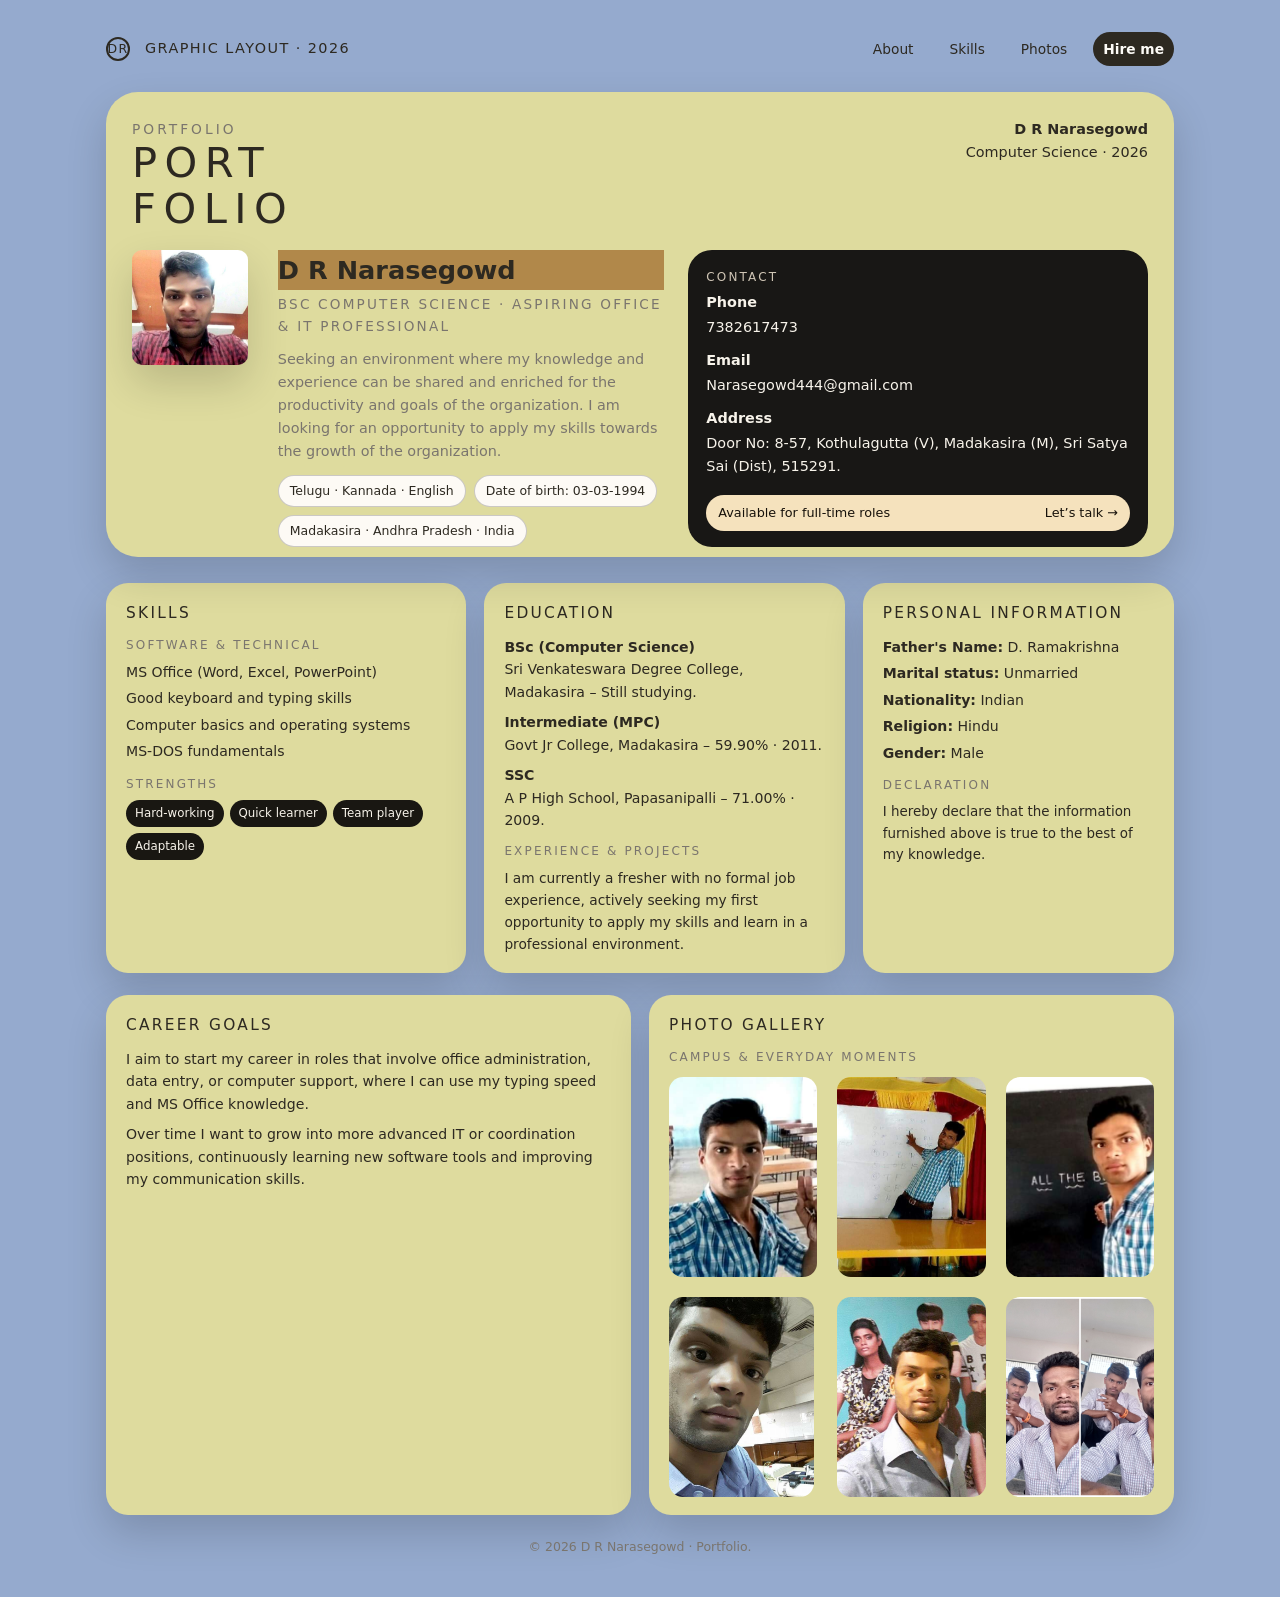
==== Portfolio/index.html @ ddf3373a "Add files via upload" ====
<!DOCTYPE html>
<html lang="en">
<head>
  <meta charset="UTF-8">
  <title>D R Narasegowd – Portfolio</title>
  <meta name="viewport" content="width=device-width, initial-scale=1">
  <link rel="stylesheet" href="style.css">
</head>
<body>
<div class="page">

  <!-- HEADER -->
  <header>
    <div class="brand">
      <div class="brand-mark">DR</div>
      <span>Graphic layout · 2026</span>
    </div>
    <nav>
      <a href="#about">About</a>
      <a href="#skills">Skills</a>
      <a href="#gallery">Photos</a>
      <a href="#contact" class="cta">Hire me</a>
    </nav>
  </header>

  <!-- POSTER / HERO -->
  <section class="poster" id="about">
    <div class="poster-top">
      <div>
        <div class="poster-tag">Portfolio</div>
        <div class="poster-title">Port<br>folio</div>
      </div>
      <div class="poster-year">
        <span>D R Narasegowd</span>
        Computer Science · 2026
      </div>
    </div>

    <div class="poster-main">
      <!-- Left: profile + objective -->
      <div class="profile-block">
        <div class="profile-photo">
          <img src="image1.jpg" alt="D R Narasegowd portrait">
        </div>
        <div class="profile-text">
          <h1>D R Narasegowd</h1>
          <div class="subline">BSc Computer Science · Aspiring Office & IT Professional</div>
          <p class="objective">
            Seeking an environment where my knowledge and experience can be shared and enriched
            for the productivity and goals of the organization. I am looking for an opportunity
            to apply my skills towards the growth of the organization.
          </p>
          <div class="info-chips">
            <span class="chip">Telugu · Kannada · English</span>
            <span class="chip">Date of birth: 03‑03‑1994</span>
            <span class="chip">Madakasira · Andhra Pradesh · India</span>
          </div>
        </div>
      </div>

      <!-- Right: contact card -->
      <aside class="contact-card" id="contact">
        <div>
          <div class="contact-label">Contact</div>
          <div class="contact-main">
            <strong>Phone</strong>
            7382617473
          </div>
          <div class="contact-main">
            <strong>Email</strong>
            <a href="mailto:Narasegowd444@gmail.com">Narasegowd444@gmail.com</a>
          </div>
          <div class="contact-main">
            <strong>Address</strong>
            Door No: 8‑57, Kothulagutta (V), Madakasira (M), Sri Satya Sai (Dist), 515291.
          </div>
        </div>
        <div class="contact-pill">
          <span>Available for full‑time roles</span>
          <span>Let’s talk →</span>
        </div>
      </aside>
    </div>
  </section>

  <!-- MAIN GRID: skills / education / personal -->
  <section class="grid-sections">
    <!-- Skills -->
    <div class="block" id="skills">
      <div class="block-title">Skills</div>
      <div class="small-label">Software & Technical</div>
      <ul>
        <li>MS Office (Word, Excel, PowerPoint)</li>
        <li>Good keyboard and typing skills</li>
        <li>Computer basics and operating systems</li>
        <li>MS‑DOS fundamentals</li>
      </ul>

      <div class="small-label" style="margin-top:12px;">Strengths</div>
      <div class="tag-row">
        <span class="tag">Hard‑working</span>
        <span class="tag">Quick learner</span>
        <span class="tag">Team player</span>
        <span class="tag">Adaptable</span>
      </div>
    </div>

    <!-- Education -->
    <div class="block">
      <div class="block-title">Education</div>

      <div class="edu-row">
        <strong>BSc (Computer Science)</strong>
        Sri Venkateswara Degree College, Madakasira – Still studying.
      </div>

      <div class="edu-row">
        <strong>Intermediate (MPC)</strong>
        Govt Jr College, Madakasira – 59.90% · 2011.
      </div>

      <div class="edu-row">
        <strong>SSC</strong>
        A P High School, Papasanipalli – 71.00% · 2009.
      </div>

      <div class="small-label" style="margin-top:10px;">Experience & Projects</div>
      <p style="font-size:0.86rem;">
        I am currently a fresher with no formal job experience, actively seeking my first opportunity
        to apply my skills and learn in a professional environment.
      </p>
    </div>

    <!-- Personal information -->
    <div class="block">
      <div class="block-title">Personal information</div>
      <ul>
        <li><strong>Father's Name:</strong> D. Ramakrishna</li>
        <li><strong>Marital status:</strong> Unmarried</li>
        <li><strong>Nationality:</strong> Indian</li>
        <li><strong>Religion:</strong> Hindu</li>
        <li><strong>Gender:</strong> Male</li>
      </ul>

      <div class="small-label" style="margin-top:12px;">Declaration</div>
      <p style="font-size:0.84rem;">
        I hereby declare that the information furnished above is true to the best of my knowledge.
      </p>
    </div>
  </section>

  <!-- STRIP: goals / gallery -->
  <section class="strip">
    <!-- Goals / statement -->
    <div class="block">
      <div class="block-title">Career goals</div>
      <p style="font-size:0.88rem;margin-bottom:8px;">
        I aim to start my career in roles that involve office administration, data entry, or
        computer support, where I can use my typing speed and MS Office knowledge.
      </p>
      <p style="font-size:0.88rem;">
        Over time I want to grow into more advanced IT or coordination positions, continuously
        learning new software tools and improving my communication skills.
      </p>
    </div>

    <!-- Photo gallery -->
    <div class="block" id="gallery">
      <div class="block-title">Photo gallery</div>
      <div class="small-label">Campus & everyday moments</div>
      <div class="gallery-grid">
        <img src="image6.jpg" alt="Classroom moment">
        <img src="image3.jpg" alt="Teaching at board">
        <img src="image7.jpg" alt="Blackboard photo">
        <img src="image5.jpg" alt="Selfie">
        <img src="image9.jpg" alt="Group photo">
        <img src="image8.jpg" alt="Friends">
      </div>
    </div>
  </section>

  <footer>
    © <span id="year"></span> D R Narasegowd · Portfolio.
  </footer>
</div>

<script src="script.js"></script>
</body>
</html>
---- Portfolio/style.css ----
:root{
  --bg:#95aace;
  --paper:#dedb9e;
  --dark:#2d2921;
  --muted:#7a756e;
  --accent:#d5b07c;
  --accent-dark:#b1884a;
  --round:22px;
  --shadow:0 18px 40px rgba(0,0,0,0.16);
  --font-main:"Poppins",system-ui,-apple-system,BlinkMacSystemFont,"Segoe UI",sans-serif;
}

*{box-sizing:border-box;margin:0;padding:0;}

body{
  font-family:var(--font-main);
  background:var(--bg);
  color:var(--dark);
  line-height:1.6;
}

a{color:inherit;text-decoration:none;}
img{max-width:100%;display:block;}

.page{
  max-width:1100px;
  margin:32px auto 40px;
  padding:0 16px;
}

/* HEADER */
header{
  display:flex;
  justify-content:space-between;
  align-items:center;
  margin-bottom:26px;
}

.brand{
  display:flex;
  align-items:center;
  gap:15px;
  letter-spacing:.10em;
  font-size:0.90rem;
  text-transform:uppercase;
}

.brand-mark{
  width:24px;height:24px;
  border-radius:50%;
  border:2px solid var(--dark);
  display:flex;
  align-items:center;
  justify-content:center;
  font-size:0.78rem;
}

nav{
  display:flex;
  gap:16px;
  font-size:0.86rem;
}

nav a{
  padding:6px 10px;
  border-radius:999px;
  transition:.2s;
}

nav a:hover{background:rgba(0,0,0,0.06);}

nav a.cta{
  background:var(--dark);
  color:#fdfbf7;
  font-weight:600;
}

/* HERO POSTER */
.poster{
  background:var(--paper);
  border-radius:32px;
  box-shadow:var(--shadow);
  padding:26px 26px 10px;
  position:relative;
  overflow:hidden;
}

.poster-top{
  display:flex;
  justify-content:space-between;
  align-items:flex-start;
  gap:24px;
  margin-bottom:18px;
}

.poster-title{
  font-size:2.6rem;
  line-height:1.1;
  text-transform:uppercase;
  letter-spacing:.18em;
}

.poster-tag{
  font-size:0.86rem;
  text-transform:uppercase;
  letter-spacing:.22em;
  color:var(--muted);
}

.poster-year{
  font-size:0.9rem;
  text-align:right;
}

.poster-year span{
  display:block;
  font-weight:600;
}

.poster-main{
  display:grid;
  grid-template-columns:minmax(0,1.1fr) minmax(0,.95fr);
  gap:24px;
  align-items:stretch;
}

@media (max-width:860px){
  .poster-main{grid-template-columns:1fr;}
  .poster-title{font-size:2rem;}
}

.profile-block{
  display:flex;
  gap:30px;
  align-items:flex-start;
}

.profile-photo{
  width:500px;
  border-radius:10px;
  overflow:hidden;
  box-shadow:var(--shadow);
}

.profile-text h1{
  font-size:1.6rem;
  background-color:#b1884a;
  margin-bottom:4px;
}

.subline{
  font-size:0.85rem;
  text-transform:uppercase;
  letter-spacing:.16em;
  color:var(--muted);
  margin-bottom:10px;
}

.objective{
  font-size:0.9rem;
  color:var(--muted);
  margin-bottom:12px;
}

.info-chips{
  display:flex;
  flex-wrap:wrap;
  gap:8px;
  margin-top:6px;
}

.chip{
  font-size:0.78rem;
  border-radius:999px;
  padding:5px 11px;
  border:1px solid rgba(0,0,0,0.2);
  background:#fdfaf5;
}

.contact-card{
  background:#181715;
  color:#f7f3ea;
  border-radius:24px;
  padding:18px 18px 16px;
  display:flex;
  flex-direction:column;
  justify-content:space-between;
}

.contact-label{
  font-size:0.75rem;
  text-transform:uppercase;
  letter-spacing:.18em;
  color:#cfc5b5;
  margin-bottom:4px;
}

.contact-main{
  font-size:0.9rem;
  margin-bottom:10px;
}

.contact-main strong{display:block;margin-bottom:2px;}

.contact-pill{
  display:flex;
  justify-content:space-between;
  align-items:center;
  border-radius:999px;
  padding:8px 12px;
  background:#f5e2bd;
  color:#17120b;
  font-size:0.8rem;
  margin-top:6px;
}

/* GRID SECTIONS */
.grid-sections{
  margin-top:26px;
  display:grid;
  grid-template-columns:1.1fr 1.1fr 0.95fr;
  gap:18px;
}

@media (max-width:960px){
  .grid-sections{grid-template-columns:1fr 1fr;}
}

@media (max-width:720px){
  .grid-sections{grid-template-columns:1fr;}
}

.block{
  background:var(--paper);
  border-radius:var(--round);
  padding:18px 20px;
  box-shadow:var(--shadow);
  font-size:0.88rem;
}

.block-title{
  font-size:0.96rem;
  text-transform:uppercase;
  letter-spacing:.15em;
  margin-bottom:10px;
}

.small-label{
  font-size:0.75rem;
  text-transform:uppercase;
  letter-spacing:.18em;
  color:var(--muted);
  margin-bottom:6px;
}

ul{list-style:none;padding-left:0;}
li{margin-bottom:4px;}

.edu-row{margin-bottom:8px;}
.edu-row strong{display:block;}

.tag-row{
  display:flex;
  flex-wrap:wrap;
  gap:6px;
  margin-top:4px;
}

.tag{
  font-size:0.74rem;
  background:#191712;
  color:#f7f3ea;
  border-radius:999px;
  padding:4px 9px;
}

/* PROJECT / GALLERY STRIP */
.strip{
  margin-top:22px;
  display:grid;
  grid-template-columns:1.1fr 1.1fr;
  gap:18px;
}

@media (max-width:800px){
  .strip{grid-template-columns:1fr;}
}

.gallery-grid{
  display:grid;
  grid-template-columns:repeat(3,1fr);
  gap:20px;
  margin-top:10px;
}

@media (max-width:600px){
  .gallery-grid{grid-template-columns:repeat(2,1fr);}
}

.gallery-grid img{
  border-radius:14px;
  object-fit:cover;
  height:200px;
}

footer{
  text-align:center;
  font-size:0.78rem;
  color:var(--muted);
  margin-top:22px;
}
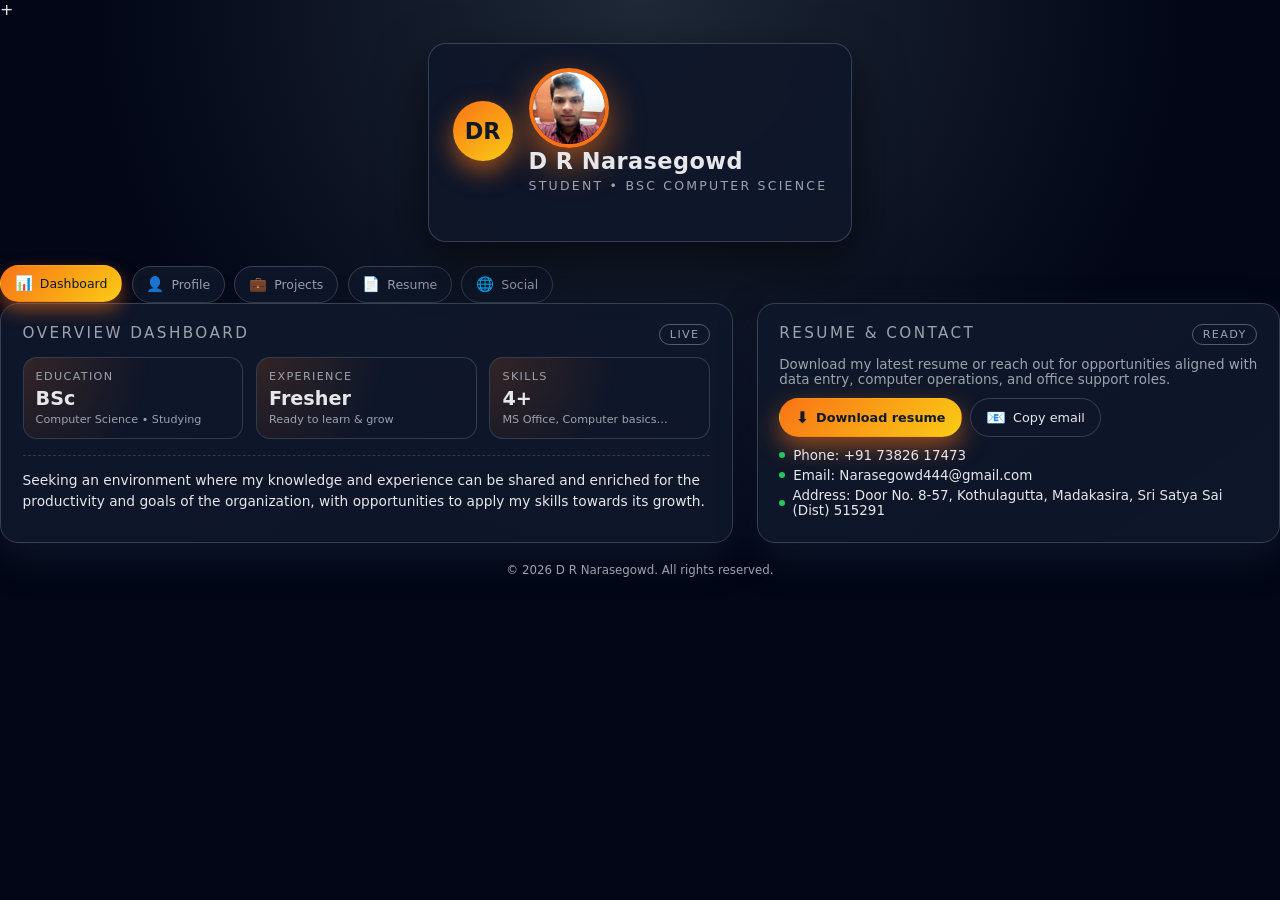
==== commit 7363d9db: "Add files via upload" ====
--- a/Portfolio/index.html
+++ b/Portfolio/index.html
@@ -1,189 +1,257 @@
-<!DOCTYPE html>
++<!DOCTYPE html>
 <html lang="en">
 <head>
-  <meta charset="UTF-8">
-  <title>D R Narasegowd – Portfolio</title>
-  <meta name="viewport" content="width=device-width, initial-scale=1">
-  <link rel="stylesheet" href="style.css">
+  <meta charset="UTF-8" />
+  <title>D R Narasegowd | Portfolio</title>
+  <meta name="viewport" content="width=device-width, initial-scale=1.0" />
+  <link rel="stylesheet" href="style.css" />
 </head>
 <body>
-<div class="page">
-
-  <!-- HEADER -->
-  <header>
-    <div class="brand">
-      <div class="brand-mark">DR</div>
-      <span>Graphic layout · 2026</span>
-    </div>
-    <nav>
-      <a href="#about">About</a>
-      <a href="#skills">Skills</a>
-      <a href="#gallery">Photos</a>
-      <a href="#contact" class="cta">Hire me</a>
-    </nav>
-  </header>
-
-  <!-- POSTER / HERO -->
-  <section class="poster" id="about">
-    <div class="poster-top">
-      <div>
-        <div class="poster-tag">Portfolio</div>
-        <div class="poster-title">Port<br>folio</div>
-      </div>
-      <div class="poster-year">
-        <span>D R Narasegowd</span>
-        Computer Science · 2026
+  <div class="app">
+    <header>
+      <div class="brand">
+        <div class="avatar">DR</div>
+        <div class="brand-text">
+          <img src="Image.jpg" alt="D R Narasegowd" class="profile-pic" id="header-pic">
+        <h1>D R Narasegowd</h1>
+          <span>Student • BSc Computer Science</span>
+        </div>
       </div>
     </div>
 
-    <div class="poster-main">
-      <!-- Left: profile + objective -->
-      <div class="profile-block">
-        <div class="profile-photo">
-          <img src="image1.jpg" alt="D R Narasegowd portrait">
-        </div>
-        <div class="profile-text">
-          <h1>D R Narasegowd</h1>
-          <div class="subline">BSc Computer Science · Aspiring Office & IT Professional</div>
-          <p class="objective">
-            Seeking an environment where my knowledge and experience can be shared and enriched
-            for the productivity and goals of the organization. I am looking for an opportunity
-            to apply my skills towards the growth of the organization.
-          </p>
-          <div class="info-chips">
-            <span class="chip">Telugu · Kannada · English</span>
-            <span class="chip">Date of birth: 03‑03‑1994</span>
-            <span class="chip">Madakasira · Andhra Pradesh · India</span>
-          </div>
-        </div>
+      <nav>
+        <button class="nav-btn active" data-target="dashboard">
+          <span class="icon">📊</span>Dashboard
+        </button>
+        <button class="nav-btn" data-target="profile">
+          <span class="icon">👤</span>Profile
+        </button>
+        <button class="nav-btn" data-target="projects">
+          <span class="icon">💼</span>Projects
+        </button>
+        <button class="nav-btn" data-target="resume">
+          <span class="icon">📄</span>Resume
+        </button>
+        <button class="nav-btn" data-target="social">
+          <span class="icon">🌐</span>Social
+        </button>
+      </nav>
+    </header>
+
+    <main>
+      <!-- LEFT COLUMN -->
+      <section id="dashboard" class="card left-card">
+        <div class="card-header">
+          <div class="card-title">Overview dashboard</div>
+          <div class="badge">Live</div>
+        </div>
+
+        <div class="stats">
+          <div class="stat">
+            <div class="stat-label">Education</div>
+            <div class="stat-value">BSc</div>
+            <div class="stat-sub">Computer Science • Studying</div>
+          </div>
+
+          <div class="stat">
+            <div class="stat-label">Experience</div>
+            <div class="stat-value">Fresher</div>
+            <div class="stat-sub">Ready to learn & grow</div>
+          </div>
+
+          <div class="stat">
+            <div class="stat-label">Skills</div>
+            <div class="stat-value">4+</div>
+            <div class="stat-sub">MS Office, Computer basics…</div>
+          </div>
+        </div>
+
+        <p class="objective">
+          Seeking an environment where my knowledge and experience can be shared and enriched for the productivity and goals of the organization, with opportunities to apply my skills towards its growth.
+        </p>
+      </section>
+
+      <section id="profile" class="card left-card" style="display:none">
+        <div class="card-header">
+          <div class="card-title">Profile</div>
+          <img src="photo.jpg" alt="Profile Picture" class="profile-pic-large">
+          <div class="badge">Details</div>
       </div>
 
-      <!-- Right: contact card -->
-      <aside class="contact-card" id="contact">
-        <div>
-          <div class="contact-label">Contact</div>
-          <div class="contact-main">
-            <strong>Phone</strong>
-            7382617473
-          </div>
-          <div class="contact-main">
-            <strong>Email</strong>
-            <a href="mailto:Narasegowd444@gmail.com">Narasegowd444@gmail.com</a>
-          </div>
-          <div class="contact-main">
-            <strong>Address</strong>
-            Door No: 8‑57, Kothulagutta (V), Madakasira (M), Sri Satya Sai (Dist), 515291.
-          </div>
-        </div>
-        <div class="contact-pill">
-          <span>Available for full‑time roles</span>
-          <span>Let’s talk →</span>
-        </div>
-      </aside>
-    </div>
-  </section>
-
-  <!-- MAIN GRID: skills / education / personal -->
-  <section class="grid-sections">
-    <!-- Skills -->
-    <div class="block" id="skills">
-      <div class="block-title">Skills</div>
-      <div class="small-label">Software & Technical</div>
-      <ul>
-        <li>MS Office (Word, Excel, PowerPoint)</li>
-        <li>Good keyboard and typing skills</li>
-        <li>Computer basics and operating systems</li>
-        <li>MS‑DOS fundamentals</li>
-      </ul>
-
-      <div class="small-label" style="margin-top:12px;">Strengths</div>
-      <div class="tag-row">
-        <span class="tag">Hard‑working</span>
-        <span class="tag">Quick learner</span>
-        <span class="tag">Team player</span>
-        <span class="tag">Adaptable</span>
-      </div>
-    </div>
-
-    <!-- Education -->
-    <div class="block">
-      <div class="block-title">Education</div>
-
-      <div class="edu-row">
-        <strong>BSc (Computer Science)</strong>
-        Sri Venkateswara Degree College, Madakasira – Still studying.
-      </div>
-
-      <div class="edu-row">
-        <strong>Intermediate (MPC)</strong>
-        Govt Jr College, Madakasira – 59.90% · 2011.
-      </div>
-
-      <div class="edu-row">
-        <strong>SSC</strong>
-        A P High School, Papasanipalli – 71.00% · 2009.
-      </div>
-
-      <div class="small-label" style="margin-top:10px;">Experience & Projects</div>
-      <p style="font-size:0.86rem;">
-        I am currently a fresher with no formal job experience, actively seeking my first opportunity
-        to apply my skills and learn in a professional environment.
-      </p>
-    </div>
-
-    <!-- Personal information -->
-    <div class="block">
-      <div class="block-title">Personal information</div>
-      <ul>
-        <li><strong>Father's Name:</strong> D. Ramakrishna</li>
-        <li><strong>Marital status:</strong> Unmarried</li>
-        <li><strong>Nationality:</strong> Indian</li>
-        <li><strong>Religion:</strong> Hindu</li>
-        <li><strong>Gender:</strong> Male</li>
-      </ul>
-
-      <div class="small-label" style="margin-top:12px;">Declaration</div>
-      <p style="font-size:0.84rem;">
-        I hereby declare that the information furnished above is true to the best of my knowledge.
-      </p>
-    </div>
-  </section>
-
-  <!-- STRIP: goals / gallery -->
-  <section class="strip">
-    <!-- Goals / statement -->
-    <div class="block">
-      <div class="block-title">Career goals</div>
-      <p style="font-size:0.88rem;margin-bottom:8px;">
-        I aim to start my career in roles that involve office administration, data entry, or
-        computer support, where I can use my typing speed and MS Office knowledge.
-      </p>
-      <p style="font-size:0.88rem;">
-        Over time I want to grow into more advanced IT or coordination positions, continuously
-        learning new software tools and improving my communication skills.
-      </p>
-    </div>
-
-    <!-- Photo gallery -->
-    <div class="block" id="gallery">
-      <div class="block-title">Photo gallery</div>
-      <div class="small-label">Campus & everyday moments</div>
-      <div class="gallery-grid">
-        <img src="image6.jpg" alt="Classroom moment">
-        <img src="image3.jpg" alt="Teaching at board">
-        <img src="image7.jpg" alt="Blackboard photo">
-        <img src="image5.jpg" alt="Selfie">
-        <img src="image9.jpg" alt="Group photo">
-        <img src="image8.jpg" alt="Friends">
-      </div>
-    </div>
-  </section>
-
-  <footer>
-    © <span id="year"></span> D R Narasegowd · Portfolio.
-  </footer>
-</div>
-
-<script src="script.js"></script>
+        <div class="profile-grid">
+          <div>
+            <ul class="profile-list">
+              <li>
+                <span class="profile-label">Name</span>
+                <span>D R Narasegowd</span>
+              </li>
+              <li>
+                <span class="profile-label">Date of birth</span>
+                <span>03‑03‑1994</span>
+              </li>
+              <li>
+                <span class="profile-label">Languages</span>
+                <span>Telugu, Kannada, English</span>
+              </li>
+              <li>
+                <span class="profile-label">Location</span>
+                <span>Kothulagutta, Madakasira</span>
+              </li>
+              <li>
+                <span class="profile-label">Status</span>
+                <span>Unmarried • Indian</span>
+              </li>
+            </ul>
+          </div>
+
+          <div>
+            <div class="profile-label">Core skills</div>
+            <div class="chip-row">
+              <span class="chip">MS Office</span>
+              <span class="chip">Computer basics</span>
+              <span class="chip">Good typing speed</span>
+              <span class="chip">Problem solving</span>
+              <span class="chip">Teamwork</span>
+            </div>
+
+            <div class="profile-label" style="margin-top:0.9rem;">Education timeline</div>
+            <div class="chip-row">
+              <span class="chip">SSC • AP High School • 71%</span>
+              <span class="chip">Intermediate (MPC) • 59.9%</span>
+              <span class="chip">BSc (Computer Science) • Ongoing</span>
+            </div>
+          </div>
+        </div>
+      </section>
+
+      <section id="projects" class="card left-card" style="display:none;">
+        <div class="card-header">
+          <div class="card-title">Projects</div>
+          <div class="badge">0 → 3</div>
+        </div>
+
+        <div class="projects-list">
+          <article class="project">
+            <div class="project-title">Student Result Dashboard (Concept)</div>
+            <div class="project-meta">Personal • HTML, CSS, JavaScript</div>
+            <p style="font-size:0.82rem; margin-bottom:0.35rem;">
+              A responsive dashboard that shows marks, percentages, and progress for different exams using charts and cards.
+            </p>
+            <div class="project-tags">
+              <span>Responsive design</span>
+              <span>Dynamic data</span>
+              <span>UI layout</span>
+            </div>
+          </article>
+
+          <article class="project">
+            <div class="project-title">Typing Practice Tool (Concept)</div>
+            <div class="project-meta">Personal • JavaScript</div>
+            <p style="font-size:0.82rem; margin-bottom:0.35rem;">
+              A browser tool that measures words per minute and accuracy to improve keyboard skills.
+            </p>
+            <div class="project-tags">
+              <span>JavaScript</span>
+              <span>Keyboard skills</span>
+              <span>Productivity</span>
+            </div>
+          </article>
+
+          <article class="project">
+            <div class="project-title">Student Info Manager (Concept)</div>
+            <div class="project-meta">Personal • MS Excel / Access</div>
+            <p style="font-size:0.82rem; margin-bottom:0.35rem;">
+              A simple system to store student details, marks, and reports using MS Office tools.
+            </p>
+            <div class="project-tags">
+              <span>MS Office</span>
+              <span>Data entry</span>
+              <span>Organization</span>
+            </div>
+          </article>
+        </div>
+      </section>
+
+      <!-- RIGHT COLUMN -->
+      <section id="resume" class="card right-card">
+        <div class="card-header">
+          <div class="card-title">Resume & contact</div>
+          <div class="badge">Ready</div>
+        </div>
+
+        <p style="font-size:0.84rem; color:var(--muted);">
+          Download my latest resume or reach out for opportunities aligned with data entry, computer operations, and office support roles.
+        </p>
+
+        <div class="resume-actions">
+          <!-- Put your real resume file in this folder and update the name if needed -->
+          <a href="Resume.pdf" download class="btn primary">
+            <span class="btn-icon">⬇️</span>
+            <span>Download resume</span>
+          </a>
+
+          <button class="btn" id="copyEmail">
+            <span class="btn-icon">📧</span>
+            <span>Copy email</span>
+          </button>
+        </div>
+
+        <ul class="contact-list">
+          <li>
+            <span class="dot"></span>
+            <span>Phone: <a href="tel:+917382617473">+91 73826 17473</a></span>
+          </li>
+          <li>
+            <span class="dot"></span>
+            <span>Email: <a href="mailto:Narasegowd444@gmail.com">Narasegowd444@gmail.com</a></span>
+          </li>
+          <li>
+            <span class="dot"></span>
+            <span>Address: Door No. 8‑57, Kothulagutta, Madakasira, Sri Satya Sai (Dist) 515291</span>
+          </li>
+        </ul>
+      </section>
+
+      <section id="social" class="card right-card" style="display:none;">
+        <div class="card-header">
+          <div class="card-title">Social links</div>
+          <div class="badge">Connect</div>
+        </div>
+
+        <p style="font-size:0.84rem; color:var(--muted);">
+          Add your social profiles below. Update the links to your real accounts.
+        </p>
+
+        <div class="social-row">
+          <a class="social-pill" href="https://www.linkedin.com" target="_blank">
+            <span class="icon">in</span>
+            <span>LinkedIn</span>
+          </a>
+          <a class="social-pill" href="https://github.com" target="_blank">
+            <span class="icon">🐙</span>
+            <span>GitHub</span>
+          </a>
+          <a class="social-pill" href="https://facebook.com" target="_blank">
+            <span class="icon">f</span>
+            <span>Facebook</span>
+          </a>
+          <a class="social-pill" href="https://instagram.com" target="_blank">
+            <span class="icon">◎</span>
+            <span>Instagram</span>
+          </a>
+          <a class="social-pill" href="https://x.com" target="_blank">
+            <span class="icon">𝕏</span>
+            <span>Twitter / X</span>
+          </a>
+        </div>
+      </section>
+    </main>
+
+    <footer>
+      © <span id="year"></span> D R Narasegowd. All rights reserved.
+    </footer>
+  </div>
+
+  <script src="script.js"></script>
 </body>
 </html>
--- a/Portfolio/style.css
+++ b/Portfolio/style.css
@@ -1,311 +1,421 @@
-:root{
-  --bg:#95aace;
-  --paper:#dedb9e;
-  --dark:#2d2921;
-  --muted:#7a756e;
-  --accent:#d5b07c;
-  --accent-dark:#b1884a;
-  --round:22px;
-  --shadow:0 18px 40px rgba(0,0,0,0.16);
-  --font-main:"Poppins",system-ui,-apple-system,BlinkMacSystemFont,"Segoe UI",sans-serif;
-}
-
-*{box-sizing:border-box;margin:0;padding:0;}
-
-body{
-  font-family:var(--font-main);
-  background:var(--bg);
-  color:var(--dark);
-  line-height:1.6;
-}
-
-a{color:inherit;text-decoration:none;}
-img{max-width:100%;display:block;}
-
-.page{
-  max-width:1100px;
-  margin:32px auto 40px;
-  padding:0 16px;
-}
-
-/* HEADER */
-header{
-  display:flex;
-  justify-content:space-between;
-  align-items:center;
-  margin-bottom:26px;
-}
-
-.brand{
-  display:flex;
-  align-items:center;
-  gap:15px;
-  letter-spacing:.10em;
-  font-size:0.90rem;
-  text-transform:uppercase;
-}
-
-.brand-mark{
-  width:24px;height:24px;
-  border-radius:50%;
-  border:2px solid var(--dark);
-  display:flex;
-  align-items:center;
-  justify-content:center;
-  font-size:0.78rem;
-}
-
-nav{
-  display:flex;
-  gap:16px;
-  font-size:0.86rem;
-}
-
-nav a{
-  padding:6px 10px;
-  border-radius:999px;
-  transition:.2s;
-}
-
-nav a:hover{background:rgba(0,0,0,0.06);}
-
-nav a.cta{
-  background:var(--dark);
-  color:#fdfbf7;
-  font-weight:600;
-}
-
-/* HERO POSTER */
-.poster{
-  background:var(--paper);
-  border-radius:32px;
-  box-shadow:var(--shadow);
-  padding:26px 26px 10px;
-  position:relative;
-  overflow:hidden;
-}
-
-.poster-top{
-  display:flex;
-  justify-content:space-between;
-  align-items:flex-start;
-  gap:24px;
-  margin-bottom:18px;
-}
-
-.poster-title{
-  font-size:2.6rem;
-  line-height:1.1;
-  text-transform:uppercase;
-  letter-spacing:.18em;
-}
-
-.poster-tag{
-  font-size:0.86rem;
-  text-transform:uppercase;
-  letter-spacing:.22em;
-  color:var(--muted);
-}
-
-.poster-year{
-  font-size:0.9rem;
-  text-align:right;
-}
-
-.poster-year span{
-  display:block;
-  font-weight:600;
-}
-
-.poster-main{
-  display:grid;
-  grid-template-columns:minmax(0,1.1fr) minmax(0,.95fr);
-  gap:24px;
-  align-items:stretch;
-}
-
-@media (max-width:860px){
-  .poster-main{grid-template-columns:1fr;}
-  .poster-title{font-size:2rem;}
-}
-
-.profile-block{
-  display:flex;
-  gap:30px;
-  align-items:flex-start;
-}
-
-.profile-photo{
-  width:500px;
-  border-radius:10px;
-  overflow:hidden;
-  box-shadow:var(--shadow);
-}
-
-.profile-text h1{
-  font-size:1.6rem;
-  background-color:#b1884a;
-  margin-bottom:4px;
-}
-
-.subline{
-  font-size:0.85rem;
-  text-transform:uppercase;
-  letter-spacing:.16em;
-  color:var(--muted);
-  margin-bottom:10px;
-}
-
-.objective{
-  font-size:0.9rem;
-  color:var(--muted);
-  margin-bottom:12px;
-}
-
-.info-chips{
-  display:flex;
-  flex-wrap:wrap;
-  gap:8px;
-  margin-top:6px;
-}
-
-.chip{
-  font-size:0.78rem;
-  border-radius:999px;
-  padding:5px 11px;
-  border:1px solid rgba(0,0,0,0.2);
-  background:#fdfaf5;
-}
-
-.contact-card{
-  background:#181715;
-  color:#f7f3ea;
-  border-radius:24px;
-  padding:18px 18px 16px;
-  display:flex;
-  flex-direction:column;
-  justify-content:space-between;
-}
-
-.contact-label{
-  font-size:0.75rem;
-  text-transform:uppercase;
-  letter-spacing:.18em;
-  color:#cfc5b5;
-  margin-bottom:4px;
-}
-
-.contact-main{
-  font-size:0.9rem;
-  margin-bottom:10px;
-}
-
-.contact-main strong{display:block;margin-bottom:2px;}
-
-.contact-pill{
-  display:flex;
-  justify-content:space-between;
-  align-items:center;
-  border-radius:999px;
-  padding:8px 12px;
-  background:#f5e2bd;
-  color:#17120b;
-  font-size:0.8rem;
-  margin-top:6px;
-}
-
-/* GRID SECTIONS */
-.grid-sections{
-  margin-top:26px;
-  display:grid;
-  grid-template-columns:1.1fr 1.1fr 0.95fr;
-  gap:18px;
-}
-
-@media (max-width:960px){
-  .grid-sections{grid-template-columns:1fr 1fr;}
-}
-
-@media (max-width:720px){
-  .grid-sections{grid-template-columns:1fr;}
-}
-
-.block{
-  background:var(--paper);
-  border-radius:var(--round);
-  padding:18px 20px;
-  box-shadow:var(--shadow);
-  font-size:0.88rem;
-}
-
-.block-title{
-  font-size:0.96rem;
-  text-transform:uppercase;
-  letter-spacing:.15em;
-  margin-bottom:10px;
-}
-
-.small-label{
-  font-size:0.75rem;
-  text-transform:uppercase;
-  letter-spacing:.18em;
-  color:var(--muted);
-  margin-bottom:6px;
-}
-
-ul{list-style:none;padding-left:0;}
-li{margin-bottom:4px;}
-
-.edu-row{margin-bottom:8px;}
-.edu-row strong{display:block;}
-
-.tag-row{
-  display:flex;
-  flex-wrap:wrap;
-  gap:6px;
-  margin-top:4px;
-}
-
-.tag{
-  font-size:0.74rem;
-  background:#191712;
-  color:#f7f3ea;
-  border-radius:999px;
-  padding:4px 9px;
-}
-
-/* PROJECT / GALLERY STRIP */
-.strip{
-  margin-top:22px;
-  display:grid;
-  grid-template-columns:1.1fr 1.1fr;
-  gap:18px;
-}
-
-@media (max-width:800px){
-  .strip{grid-template-columns:1fr;}
-}
-
-.gallery-grid{
-  display:grid;
-  grid-template-columns:repeat(3,1fr);
-  gap:20px;
-  margin-top:10px;
-}
-
-@media (max-width:600px){
-  .gallery-grid{grid-template-columns:repeat(2,1fr);}
-}
-
-.gallery-grid img{
-  border-radius:14px;
-  object-fit:cover;
-  height:200px;
-}
-
-footer{
-  text-align:center;
-  font-size:0.78rem;
-  color:var(--muted);
-  margin-top:22px;
-}+:root {
+  --bg: #0f172a;
+  --bg-alt: #111827;
+  --accent: #f97316;
+  --text: #e5e7eb;
+  --muted: #9ca3af;
+  --card: #1f2937;
+  --border: #374151;
+}
+
+* {
+  box-sizing: border-box;
+  margin: 0;
+  padding: 0;
+  font-family: system-ui, -apple-system, BlinkMacSystemFont, "Segoe UI", sans-serif;
+}
+
+body {
+  background: radial-gradient(circle at top, #1f2937 0, #020617 50%, #020617 100%);
+  color: var(--text);
+  min-height: 100vh;
+  display: flex;
+  flex-direction: column;
+}
+
+a {
+  color: inherit;
+  text-decoration: none;
+}
+
+.app {
+  max-width: 1100px;
+  margin: 1.5rem auto;
+  padding: 1.5rem;
+  background: rgba(15, 23, 42, 0.9);
+  border-radius: 18px;
+  border: 1px solid rgba(148, 163, 184, 0.3);
+  box-shadow: 0 18px 50px rgba(0, 0, 0, 0.6);
+  backdrop-filter: blur(22px);
+}
+
+header {
+  display: flex;
+  align-items: center;
+  justify-content: space-between;
+  gap: 1.5rem;
+  margin-bottom: 1.5rem;
+}
+
+.brand {
+  display: flex;
+  align-items: center;
+  gap: 1rem;
+}
+
+.avatar {
+  width: 60px;
+  height: 60px;
+  border-radius: 50%;
+  background: linear-gradient(145deg, #f97316, #facc15);
+  display: flex;
+  align-items: center;
+  justify-content: center;
+  font-weight: 700;
+  font-size: 1.4rem;
+  color: #111827;
+  box-shadow: 0 10px 25px rgba(249, 115, 22, 0.6);
+}
+
+.brand-text h1 {
+  font-size: 1.4rem;
+  letter-spacing: 0.02em;
+}
+
+.brand-text span {
+  display: block;
+  font-size: 0.78rem;
+  text-transform: uppercase;
+  color: var(--muted);
+  letter-spacing: 0.18em;
+  margin-top: 0.25rem;
+}
+.profile-pic {
+      width: 80px;
+      height: 80px;
+      border-radius: 50%;
+      object-fit: cover;
+      border: 4px solid var(--accent);
+      box-shadow: 0 15px 35px rgba(249, 115, 22, 0.6);
+      transition: transform 0.3s ease;
+    }
+
+    .profile-pic:hover {
+      transform: scale(1.05);
+    }
+
+nav {
+  display: flex;
+  gap: 0.6rem;
+  flex-wrap: wrap;
+}
+
+.nav-btn {
+  border: 1px solid var(--border);
+  background: rgba(15, 23, 42, 0.9);
+  color: var(--muted);
+  padding: 0.55rem 0.85rem;
+  border-radius: 999px;
+  font-size: 0.78rem;
+  display: flex;
+  align-items: center;
+  gap: 0.45rem;
+  cursor: pointer;
+  transition: 0.18s ease;
+}
+
+.nav-btn span.icon {
+  font-size: 0.9rem;
+}
+
+.nav-btn.active,
+.nav-btn:hover {
+  background: linear-gradient(135deg, #f97316, #facc15);
+  border-color: transparent;
+  color: #111827;
+  transform: translateY(-1px);
+  box-shadow: 0 8px 18px rgba(249, 115, 22, 0.5);
+}
+
+main {
+  display: grid;
+  grid-template-columns: 1.4fr 1fr;
+  gap: 1.5rem;
+}
+
+.card {
+  background: linear-gradient(145deg, rgba(15, 23, 42, 0.97), rgba(15, 23, 42, 0.9));
+  border-radius: 18px;
+  padding: 1.25rem 1.35rem;
+  border: 1px solid var(--border);
+  box-shadow: 0 14px 35px rgba(15, 23, 42, 0.9);
+}
+
+.card-header {
+  display: flex;
+  justify-content: space-between;
+  align-items: baseline;
+  margin-bottom: 0.75rem;
+}
+
+.card-title {
+  font-size: 0.95rem;
+  text-transform: uppercase;
+  letter-spacing: 0.16em;
+  color: var(--muted);
+}
+
+.badge {
+  font-size: 0.7rem;
+  padding: 0.2rem 0.6rem;
+  border-radius: 999px;
+  border: 1px solid rgba(156, 163, 175, 0.5);
+  color: var(--muted);
+  text-transform: uppercase;
+  letter-spacing: 0.12em;
+}
+
+/* DASHBOARD */
+.stats {
+  display: grid;
+  grid-template-columns: repeat(3, 1fr);
+  gap: 0.8rem;
+  margin-top: 0.4rem;
+}
+
+.stat {
+  background: radial-gradient(circle at top left, rgba(249, 115, 22, 0.16), transparent 55%);
+  border-radius: 14px;
+  padding: 0.75rem;
+  border: 1px solid rgba(55, 65, 81, 0.9);
+}
+
+.stat-label {
+  font-size: 0.7rem;
+  color: var(--muted);
+  text-transform: uppercase;
+  letter-spacing: 0.12em;
+}
+
+.stat-value {
+  font-size: 1.2rem;
+  margin-top: 0.25rem;
+  font-weight: 600;
+}
+
+.stat-sub {
+  font-size: 0.7rem;
+  color: var(--muted);
+  margin-top: 0.18rem;
+}
+
+.objective {
+  margin-top: 1rem;
+  padding-top: 0.9rem;
+  border-top: 1px dashed rgba(55, 65, 81, 0.8);
+  font-size: 0.86rem;
+  line-height: 1.5;
+  color: #e5e7eb;
+}
+
+/* PROFILE */
+.profile-pic-large {
+      width: 120px;
+      height: 120px;
+      border-radius: 20px;
+      object-fit: cover;
+      border: 3px solid var(--accent);
+      margin: 0 auto 1rem;
+      display: block;
+      box-shadow: 0 20px 40px rgba(249, 115, 22, 0.5);
+    }
+
+.profile-grid {
+  display: grid;
+  grid-template-columns: 1.2fr 1fr;
+  gap: 1.2rem;
+}
+
+.profile-list {
+  list-style: none;
+  margin-top: 0.5rem;
+  font-size: 0.86rem;
+}
+
+.profile-list li {
+  margin-bottom: 0.35rem;
+  display: flex;
+  justify-content: space-between;
+  gap: 0.8rem;
+}
+
+.profile-label {
+  color: var(--muted);
+  font-size: 0.8rem;
+  text-transform: uppercase;
+  letter-spacing: 0.14em;
+}
+
+.chip-row {
+  display: flex;
+  flex-wrap: wrap;
+  gap: 0.4rem;
+  margin-top: 0.5rem;
+}
+
+.chip {
+  padding: 0.25rem 0.55rem;
+  border-radius: 999px;
+  border: 1px solid rgba(148, 163, 184, 0.5);
+  font-size: 0.76rem;
+  color: var(--muted);
+  background: rgba(15, 23, 42, 0.8);
+}
+
+/* PROJECTS */
+.projects-list {
+  margin-top: 0.5rem;
+  display: grid;
+  gap: 0.7rem;
+}
+
+.project {
+  padding: 0.8rem;
+  border-radius: 14px;
+  border: 1px dashed rgba(75, 85, 99, 0.9);
+  background: radial-gradient(circle at top left, rgba(56, 189, 248, 0.12), transparent 60%);
+}
+
+.project-title {
+  font-size: 0.9rem;
+  font-weight: 600;
+  margin-bottom: 0.2rem;
+}
+
+.project-meta {
+  font-size: 0.74rem;
+  color: var(--muted);
+  margin-bottom: 0.3rem;
+}
+
+.project-tags {
+  display: flex;
+  flex-wrap: wrap;
+  gap: 0.35rem;
+  font-size: 0.7rem;
+}
+
+.project-tags span {
+  padding: 0.2rem 0.5rem;
+  border-radius: 999px;
+  background: rgba(15, 23, 42, 0.9);
+  border: 1px solid rgba(55, 65, 81, 0.9);
+}
+
+/* RIGHT COLUMN */
+.resume-actions {
+  display: flex;
+  gap: 0.5rem;
+  margin-top: 0.7rem;
+  flex-wrap: wrap;
+}
+
+.btn {
+  border-radius: 999px;
+  padding: 0.55rem 0.95rem;
+  border: 1px solid var(--border);
+  font-size: 0.8rem;
+  display: inline-flex;
+  align-items: center;
+  gap: 0.45rem;
+  cursor: pointer;
+  background: rgba(15, 23, 42, 0.95);
+  color: var(--text);
+  transition: 0.18s ease;
+}
+
+.btn.primary {
+  background: linear-gradient(135deg, #f97316, #facc15);
+  border-color: transparent;
+  color: #111827;
+  font-weight: 600;
+  box-shadow: 0 10px 25px rgba(249, 115, 22, 0.55);
+}
+
+.btn:hover {
+  transform: translateY(-1px);
+  box-shadow: 0 8px 16px rgba(15, 23, 42, 0.9);
+}
+
+.btn-icon {
+  font-size: 1rem;
+}
+
+.contact-list {
+  list-style: none;
+  margin-top: 0.7rem;
+  font-size: 0.84rem;
+}
+
+.contact-list li {
+  margin-bottom: 0.3rem;
+  display: flex;
+  gap: 0.5rem;
+  align-items: center;
+}
+
+.dot {
+  width: 6px;
+  height: 6px;
+  border-radius: 999px;
+  background: #22c55e;
+}
+
+.social-row {
+  display: flex;
+  gap: 0.5rem;
+  margin-top: 0.9rem;
+  flex-wrap: wrap;
+}
+
+.social-pill {
+  display: inline-flex;
+  align-items: center;
+  gap: 0.4rem;
+  font-size: 0.8rem;
+  padding: 0.3rem 0.75rem;
+  border-radius: 999px;
+  border: 1px solid rgba(55, 65, 81, 0.9);
+  background: rgba(15, 23, 42, 0.95);
+  cursor: pointer;
+  transition: 0.17s ease;
+  color: var(--muted);
+}
+
+.social-pill span.icon {
+  font-size: 0.9rem;
+}
+
+.social-pill:hover {
+  border-color: #f97316;
+  color: #e5e7eb;
+  transform: translateY(-1px);
+  box-shadow: 0 8px 16px rgba(15, 23, 42, 0.85);
+}
+
+footer {
+  margin-top: 1.2rem;
+  text-align: center;
+  font-size: 0.74rem;
+  color: var(--muted);
+}
+
+@media (max-width: 900px) {
+  main {
+    grid-template-columns: 1fr;
+  }
+}
+
+@media (max-width: 640px) {
+  header {
+    flex-direction: column;
+    align-items: flex-start;
+  }
+  nav {
+    width: 100%;
+  }
+  .nav-btn {
+    flex: 1 1 auto;
+    justify-content: center;
+  }
+}
